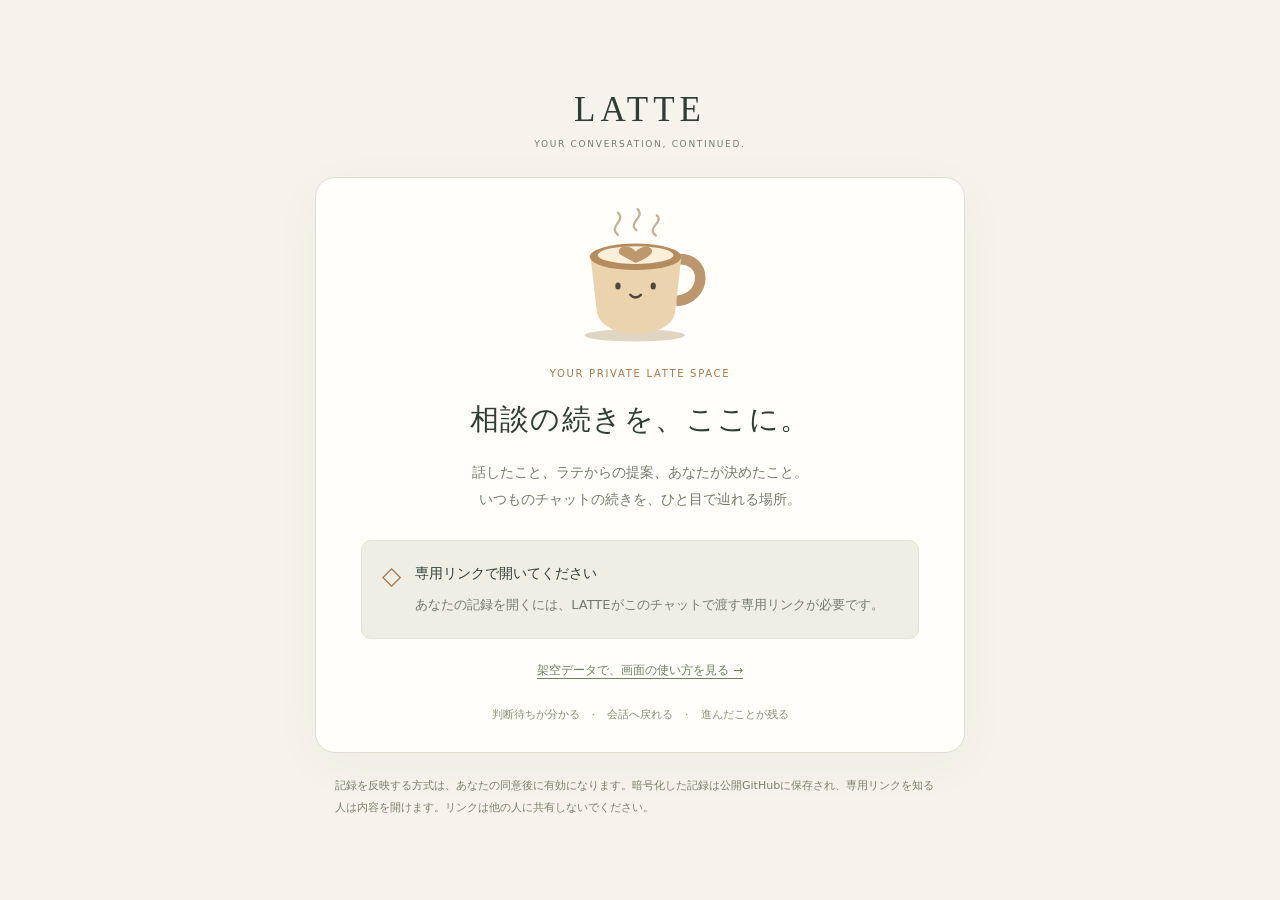
==== dashboard/index.html @ a2dec837 "Build conversation-led LATTE dashboard and consent-gated encrypted updates" ====
<!doctype html>
<html lang="ja">
<head>
  <meta charset="utf-8">
  <meta name="viewport" content="width=device-width, initial-scale=1">
  <meta name="theme-color" content="#f5f3eb">
  <meta name="referrer" content="no-referrer">
  <meta http-equiv="Content-Security-Policy" content="default-src 'self'; script-src 'self'; style-src 'self'; img-src 'self' data:; connect-src 'self'; base-uri 'none'; form-action 'none'; object-src 'none'">
  <title>LATTE — 相談の続きを、ここに。</title>
  <link rel="stylesheet" href="styles.css">
  <script src="app.js" defer></script>
</head>
<body>
  <a class="skip-link" href="#main">本文へ</a>
  <section id="locked-screen" class="locked-screen" aria-labelledby="locked-title">
    <div class="locked-brand">LATTE<span>YOUR CONVERSATION, CONTINUED.</span></div>
    <div class="locked-card">
      <svg class="cup-avatar" viewBox="0 0 180 170" role="img" aria-label="カップの相棒、ラテ"><ellipse cx="84" cy="150" rx="57" ry="7" fill="#ded6c3"/><path d="M130 64c38-5 37 45 1 47" fill="none" stroke="#bc966c" stroke-width="12"/><path d="M34 60h103l-7 62c-3 35-85 35-89 0z" fill="#ead3ad"/><ellipse cx="85" cy="61" rx="52" ry="15" fill="#b58b60"/><ellipse cx="85" cy="59" rx="43" ry="10" fill="#faf0da"/><path d="M67 58c-5-10 12-12 18-3 8-9 22-6 18 2-4 5-13 9-18 11z" fill="#bd986d"/><g fill="#4c493c"><ellipse cx="65" cy="94" rx="3" ry="4"/><ellipse cx="105" cy="94" rx="3" ry="4"/></g><path d="M79 104q6 6 12 0" fill="none" stroke="#4c493c" stroke-width="2.8" stroke-linecap="round"/><g fill="none" stroke="#c3b296" stroke-width="2.5" stroke-linecap="round"><path d="M65 36c-12-9 10-16 0-25"/><path d="M86 31c-11-9 11-15 1-24"/><path d="M108 37c-12-9 10-15 1-23"/></g></svg>
      <p class="eyebrow">YOUR PRIVATE LATTE SPACE</p>
      <h1 id="locked-title">相談の続きを、ここに。</h1>
      <p class="locked-description">話したこと、ラテからの提案、あなたが決めたこと。<br>いつものチャットの続きを、ひと目で辿れる場所。</p>
      <div id="locked-status" class="locked-status" role="status" aria-live="polite"><span class="lock-symbol" aria-hidden="true">◇</span><div><h2 id="locked-status-title">専用リンクで開いてください</h2><p id="locked-status-detail">あなたの記録を開くには、LATTEがこのチャットで渡す専用リンクが必要です。</p></div></div>
      <button id="locked-retry" class="primary-button" hidden>もう一度確認する</button>
      <p class="demo-entry"><a href="?demo=1">架空データで、画面の使い方を見る →</a></p>
      <div class="locked-benefits"><span>判断待ちが分かる</span><span>会話へ戻れる</span><span>進んだことが残る</span></div>
    </div>
    <p class="locked-fine-print">記録を反映する方式は、あなたの同意後に有効になります。暗号化した記録は公開GitHubに保存され、専用リンクを知る人は内容を開けます。リンクは他の人に共有しないでください。</p>
  </section>

  <div id="workspace" class="workspace" hidden>
    <aside class="sidebar" aria-label="メインメニュー">
      <div class="brand"><span class="brand-icon" aria-hidden="true">L<span>•</span></span><span>LATTE<small>YOUR NEXT CHAPTER</small></span></div>
      <p class="sidebar-label">OUR WORKSPACE</p>
      <nav class="navigation" aria-label="ページ">
        <button class="nav-item active" data-view="overview" aria-current="page"><span aria-hidden="true">◌</span><span>今の状況</span></button>
        <button class="nav-item" data-view="conversations"><span aria-hidden="true">≋</span><span>会話の記録</span></button>
        <button class="nav-item" data-view="proposals"><span aria-hidden="true">▤</span><span>提案と準備</span></button>
        <button class="nav-item" data-view="profile"><span aria-hidden="true">♡</span><span>あなたの軸</span></button>
      </nav>
      <div class="sidebar-note"><span aria-hidden="true">✻</span><p>話すのは、いつものチャットで。<br>ここでは、続きが見える。</p></div>
    </aside>
    <div class="content-wrap">
      <aside id="demo-banner" class="demo-banner" aria-label="画面例の表示" hidden><div><strong>架空データの画面例</strong><p>あなたの会話や個人情報は、まだ反映されていません。</p></div><a href="./">自分の記録に戻る →</a></aside>
      <header class="topbar"><span>LATTE / <b id="current-view-title">今の状況</b></span><div class="topbar-actions"><span id="sync-badge" class="sync-badge">記録を読み込みました</span><button id="refresh" class="refresh-button" aria-label="最新の記録に更新する">↻ <span>更新</span></button></div></header>
      <main id="main" tabindex="-1">
        <div id="workspace-notice" class="notice" role="status" aria-live="polite" hidden></div>
        <section class="view" id="view-overview" aria-labelledby="overview-title">
          <div class="page-heading"><div><p class="eyebrow">A LITTLE CLARITY, A LITTLE STEP.</p><h1 id="overview-title">今の状況を、<br>ひと目で。</h1><p>あなたが管理しなくても、話したことが次につながるように。</p></div><span class="heading-flower" aria-hidden="true">✻</span></div>
          <section class="reflection-strip" aria-label="記録の反映状況"><div><span class="status-dot" aria-hidden="true"></span><strong>このチャットから、LATTEが記録を反映</strong><p id="last-updated"></p></div><button class="text-button" id="coverage-link">反映した範囲を見る →</button></section>
          <div class="stats-grid" aria-label="進み具合"><div class="stat-card"><span>方針の判断待ち</span><strong id="stat-decisions">0<small>件</small></strong><p>ラテからの提案</p></div><div class="stat-card"><span>書類の確認待ち</span><strong id="stat-documents">0<small>件</small></strong><p>内容を見てほしいもの</p></div><div class="stat-card"><span>応募の判断待ち</span><strong id="stat-applications">0<small>件</small></strong><p>求人と準備が揃ったもの</p></div></div>
          <div class="overview-grid"><div><section class="surface next-focus"><p class="eyebrow">JUST ONE THING</p><h2>次に、ひとつだけ。</h2><div id="next-focus"></div></section><section class="section-block"><div class="section-heading"><h2>ラテから、こんな提案。</h2><button class="text-button" data-go="proposals">すべて見る →</button></div><div id="overview-proposals" class="card-list"></div></section></div><aside><section class="surface"><p class="eyebrow">WHAT WE DECIDED</p><h2>大切にすることが、見えてきた。</h2><div id="recent-decisions"></div></section><section class="section-block"><div class="section-heading"><h2>最近の動き</h2></div><div id="recent-activities" class="activity-list"></div></section><p class="quiet-note">判断は、いつものチャットで。ここは進み具合と、その理由を確認する場所です。</p></aside></div>
        </section>
        <section class="view" id="view-conversations" aria-labelledby="conversations-title" hidden>
          <div class="page-heading"><div><p class="eyebrow">THE THREAD THAT CONNECTS US.</p><h1 id="conversations-title">会話の記録</h1><p>何を話して、どう考えたか。その続きから話せるように。</p></div></div>
          <section class="surface coverage-panel"><h2>記録している範囲</h2><p id="coverage-description"></p><p id="coverage-meta" class="muted"></p><p class="fine-print">この作業環境のLATTEが反映した記録です。ChatGPT全体の常時取得や、別のチャットの自動取り込みは行いません。要約と原文の抜粋は分けて表示します。</p></section>
          <label class="search-label" for="conversation-search">会話を探す<input id="conversation-search" type="search" placeholder="言葉やテーマで検索" maxlength="200"></label><p id="conversation-count" class="muted" aria-live="polite"></p><div id="conversation-list" class="conversation-list"></div>
        </section>
        <section class="view" id="view-proposals" aria-labelledby="proposals-title" hidden>
          <div class="page-heading"><div><p class="eyebrow">FROM CONVERSATION TO ACTION.</p><h1 id="proposals-title">提案と準備</h1><p>「こうしてみようか」から、準備できたものまで。</p></div></div>
          <div class="filter-row" role="group" aria-label="提案の絞り込み"><button data-filter="all" aria-pressed="true">すべて</button><button data-filter="awaiting_decision" aria-pressed="false">方針の判断待ち</button><button data-filter="preparing" aria-pressed="false">準備中</button><button data-filter="waiting_to_apply" aria-pressed="false">応募の判断待ち</button></div>
          <div id="proposal-list" class="card-list"></div><section class="section-block"><div class="section-heading"><h2>ラテが用意したもの</h2></div><div id="document-list" class="card-list"></div></section>
        </section>
        <section class="view" id="view-profile" aria-labelledby="profile-title" hidden>
          <div class="page-heading"><div><p class="eyebrow">THE THINGS THAT MATTER TO YOU.</p><h1 id="profile-title">あなたの軸</h1><p>何度も説明しなくていいように。決めつけず、分かっていることから。</p></div></div>
          <section class="surface"><div class="section-heading"><h2>仕事選びで大切なこと</h2></div><div id="preference-list" class="preference-list"></div></section><section class="section-block"><div class="section-heading"><h2>覚えていること</h2></div><div id="fact-list" class="fact-list"></div></section><section class="surface connection-panel"><h2>このページとの接続</h2><p>専用リンクの鍵を、このブラウザーに保存しています。記録の内容自体はブラウザーに保存せず、開くたびに復号して表示します。</p><p class="fine-print">接続を解除すると、この端末で記録を開く鍵と現在の表示を消します。公開GitHubに残る過去の暗号化データを削除する操作ではありません。</p><button id="disconnect" class="secondary-button">この端末の接続を解除</button></section>
        </section>
      </main>
      <footer class="page-footer"><b>LATTE</b><span>話したことを、これからにつなぐ。</span><span id="revision"></span></footer>
    </div>
  </div>
</body>
</html>
---- dashboard/styles.css ----
:root{--paper:#f5f3eb;--surface:#fffefa;--sage:#344e40;--light-sage:#e7ecdf;--ink:#303d34;--muted:#747c6d;--line:#dedfd2;--coffee:#a5794e;--warm:#eee4d2;--danger:#914f3d;font-family:"Hiragino Kaku Gothic ProN","Yu Gothic",Meiryo,system-ui,sans-serif;background:var(--paper);color:var(--ink);font-size:14px;font-synthesis:none}*{box-sizing:border-box}body{margin:0}button,input{font:inherit}button{color:inherit;cursor:pointer;border:0;background:none}button:disabled{opacity:.55;cursor:wait}button:focus-visible,a:focus-visible,input:focus-visible,summary:focus-visible{outline:2px solid var(--coffee);outline-offset:4px}a{color:inherit}p,h1,h2,h3{margin:0}p{line-height:1.95}h1,h2,h3{font-weight:600}h1{font-family:Georgia,"Yu Mincho",serif;font-size:35px;line-height:1.7;letter-spacing:.05em}h2{font-size:17px;line-height:1.8}h3{font-size:16px;line-height:1.85}[hidden]{display:none!important}.skip-link{position:fixed;top:-60px;left:15px;z-index:5;background:var(--sage);color:#fff;padding:13px}.skip-link:focus{top:10px}.eyebrow{font-size:10px;letter-spacing:1.7px;color:var(--coffee);font-family:system-ui,sans-serif;margin-bottom:12px}.muted,.fine-print{font-size:12px;color:var(--muted);line-height:1.9}.fine-print{margin-top:12px}.primary-button,.secondary-button{display:inline-flex;justify-content:center;align-items:center;border-radius:8px;padding:12px 18px;line-height:1.8;font-size:13px}.primary-button{background:var(--sage);color:#fffef7}.secondary-button{background:var(--light-sage);color:var(--sage);border:1px solid #cfd7c3}.text-button{font-size:12px;color:var(--sage);padding:6px 0;line-height:1.8;text-align:left}.text-button:hover{text-decoration:underline;text-underline-offset:4px}.locked-screen{max-width:850px;min-height:100vh;margin:auto;padding:40px 24px 32px;display:flex;align-items:center;justify-content:center;flex-direction:column}.locked-brand{font-family:Georgia,serif;font-size:35px;letter-spacing:5px;text-align:center;margin-bottom:28px}.locked-brand span{display:block;font-family:system-ui,sans-serif;font-size:9px;letter-spacing:1.7px;color:var(--muted);margin-top:9px}.locked-card{width:100%;max-width:650px;padding:25px 45px 30px;background:var(--surface);border:1px solid var(--line);border-radius:20px;text-align:center;box-shadow:0 12px 50px #3e51330a}.cup-avatar{width:160px;height:150px;margin-bottom:8px}.locked-card h1{font-size:29px}.locked-description{font-size:14px;color:var(--muted);margin-top:14px}.locked-status{margin:27px 0 20px;padding:20px;text-align:left;background:#efeee5;border:1px solid #e4e2d6;border-radius:10px;display:flex;gap:14px}.locked-status h2{font-size:14px;margin-bottom:6px}.locked-status p{font-size:13px;color:var(--muted)}.lock-symbol{font-size:25px;color:var(--coffee)}.locked-benefits{display:flex;gap:12px;justify-content:center;flex-wrap:wrap;font-size:11px;color:#879078;margin-top:25px}.locked-benefits span:not(:last-child)::after{content:"·";margin-left:12px}.locked-fine-print{font-size:11px;line-height:1.95;color:#7a816f;max-width:610px;margin-top:22px}.workspace{display:flex;min-height:100vh}.sidebar{position:fixed;inset:0 auto 0 0;width:230px;background:#eceedf;border-right:1px solid #dce1d1;padding:36px 22px;display:flex;flex-direction:column}.brand{display:flex;align-items:center;gap:12px;font-family:Georgia,serif;font-size:29px;letter-spacing:3px;font-weight:600}.brand small{display:block;font-family:system-ui,sans-serif;font-size:8px;letter-spacing:1.1px;font-weight:400;margin-top:6px}.brand-icon{background:var(--sage);color:#f4e8d2;border-radius:13px;width:42px;height:43px;font-style:italic;font-size:30px;letter-spacing:-2px;display:flex;align-items:center;justify-content:center}.brand-icon span{font-size:14px;margin-top:12px}.sidebar-label{font-size:9px;letter-spacing:1.8px;color:#8b957d;margin:55px 12px 20px}.navigation{display:flex;flex-direction:column;gap:9px}.nav-item{display:flex;gap:14px;align-items:center;padding:14px 15px;border-radius:8px;text-align:left;font-size:13px;white-space:nowrap;color:#6d7962}.nav-item>span:first-child{font-size:22px;width:22px;text-align:center;font-weight:400;line-height:1}.nav-item:hover{background:#e0e5d5}.nav-item.active{background:var(--sage);color:#fffdf4}.sidebar-note{margin-top:auto;padding:45px 12px 0}.sidebar-note>span{color:#aeb99b;font-size:38px}.sidebar-note p{font-size:12px;line-height:2;color:#7c866f;margin-top:13px}.content-wrap{margin-left:230px;width:calc(100% - 230px);display:flex;flex-direction:column}.topbar{height:75px;padding:0 42px;border-bottom:1px solid var(--line);display:flex;align-items:center;justify-content:space-between;font-size:12px;color:var(--muted);gap:15px}.topbar b{font-weight:400;margin-left:10px;color:var(--ink)}.topbar-actions{display:flex;gap:16px;align-items:center}.sync-badge{font-size:11px;color:#74846b}.refresh-button{border:1px solid #d5dacb;border-radius:7px;padding:6px 10px;font-size:15px}.refresh-button span{font-size:11px;margin-left:3px}main{max-width:1500px;width:100%;padding:43px 42px 30px;margin:0 auto;flex:1;outline:none}.page-heading{display:flex;justify-content:space-between;align-items:center;margin-bottom:29px}.page-heading>div>p:last-child{font-size:13px;color:var(--muted);margin-top:11px}.heading-flower{font-size:95px;color:#d7dfc2;margin-right:20px;line-height:1}.reflection-strip{display:flex;align-items:center;justify-content:space-between;gap:20px;padding:18px 22px;border:1px solid #dce2cf;background:#ecefe3;border-radius:10px;margin-bottom:22px}.reflection-strip strong{font-size:12px;font-weight:500}.reflection-strip p{font-size:11px;color:#7d8870;margin:5px 0 0 14px}.status-dot{display:inline-block;width:6px;height:6px;border-radius:50%;background:#7a9169;margin-right:8px}.reflection-strip .text-button{font-size:11px;white-space:nowrap}.stats-grid{display:grid;grid-template-columns:repeat(3,minmax(0,1fr));gap:17px;margin-bottom:26px}.stat-card{background:var(--surface);border:1px solid var(--line);border-radius:11px;padding:20px 23px}.stat-card>span{font-size:12px;color:#6e7c61}.stat-card>strong{display:block;font-family:Georgia,serif;font-size:39px;font-weight:400;margin:8px 0 4px;line-height:1.3}.stat-card small{font-family:inherit;font-size:12px;margin-left:8px;color:#95a084}.stat-card p{font-size:11px;color:#8b947f}.overview-grid{display:grid;grid-template-columns:minmax(0,1.5fr) minmax(250px,1fr);gap:25px;align-items:start}.surface{border:1px solid var(--line);border-radius:12px;padding:25px;background:var(--surface);box-shadow:0 3px 12px #33462f03;min-width:0}.next-focus{background:#f0e8d9;border-color:#e4d8bf}.next-focus>h2{font-family:Georgia,"Yu Mincho",serif;font-size:22px}.next-focus #next-focus h3{font-size:16px;margin-top:17px}.next-focus #next-focus p{font-size:13px;color:#77765e;margin-top:8px}.next-focus .text-button{margin-top:12px}.section-block{margin-top:29px}.section-heading{display:flex;justify-content:space-between;align-items:center;gap:15px;margin-bottom:17px}.section-heading>h2{font-size:16px}.card-list{display:grid;gap:16px}.proposal-card{border:1px solid var(--line);border-radius:11px;padding:23px;background:var(--surface);min-width:0;overflow-wrap:anywhere}.card-meta{display:flex;align-items:center;gap:8px;flex-wrap:wrap;margin-bottom:12px}.pill{display:inline-flex;padding:4px 9px;border-radius:5px;font-size:11px;line-height:1.7;background:#edefe2;color:#7a876b}.pill.kind{background:#f2eee2;color:#948262}.pill.waiting{background:#f4e7cc;color:#8a744b}.pill.ready{background:#e6eddc;color:#647f4f}.pill.deferred{background:#efeee9;color:#8d8d81}.proposal-summary{font-size:14px;color:#6e7c62;margin-top:10px}.proposal-detail{margin-top:20px;border-top:1px solid #eceee2;padding-top:17px}.proposal-detail h4{font-size:12px;color:#6f805d;margin:0 0 7px;font-weight:500}.proposal-detail p,.proposal-detail li{font-size:13px;color:#7f8c70;line-height:1.95;overflow-wrap:anywhere}.proposal-detail ul{margin:5px 0 15px;padding-left:19px}.proposal-detail>p{margin-bottom:13px}.proposal-footer{border-top:1px solid #eceee2;padding-top:12px;margin-top:18px;display:flex;gap:14px;flex-wrap:wrap}.decision-item{border-top:1px solid #e8ecdf;margin-top:17px;padding-top:16px}.decision-item h3{font-size:14px}.decision-choice{margin-top:7px;color:#657655;font-size:14px}.decision-reason{font-size:12px;color:#8b957b;margin-top:7px}.decision-item .text-button{font-size:11px;margin-top:6px}.activity-list{padding:0 5px}.activity-item{position:relative;padding:0 0 23px 23px;border-left:1px solid #d6deca;margin-left:5px}.activity-item::before{position:absolute;left:-4px;top:7px;content:"";width:7px;height:7px;border-radius:50%;background:#a8b899}.activity-item:last-child{border-color:transparent}.activity-item time{font-size:11px;color:#9ba38c;display:block;margin-bottom:6px}.activity-item p{font-size:13px;color:#728164}.activity-item .text-button{font-size:11px}.quiet-note{font-size:12px;color:#8a947c;margin-top:16px;padding:0 5px}.empty-state{border:1px dashed #d8decc;border-radius:11px;padding:28px 23px;background:#f8f9f1;color:#8c957f;font-size:13px;line-height:2}.empty-state h3{font-size:15px;color:#6d7e5e;margin-bottom:9px}.empty-state p{font-size:13px}.coverage-panel{margin-bottom:24px}.coverage-panel>p{font-size:14px;color:#78856b;margin-top:10px}.coverage-panel .fine-print{font-size:12px;color:#949c86}.coverage-panel .muted{font-size:12px}.search-label{display:flex;flex-direction:column;gap:9px;font-size:12px;color:#748166;max-width:600px;margin:0 0 14px}.search-label input{border:1px solid #d6decb;background:var(--surface);border-radius:8px;padding:13px 15px;color:var(--ink);font-size:14px;width:100%;min-width:0}.search-label input::placeholder{color:#a2aa96}#conversation-count{margin-bottom:20px}.conversation-list{display:grid;gap:17px}.conversation-card{border:1px solid var(--line);border-radius:11px;background:var(--surface);min-width:0;overflow-wrap:anywhere}.conversation-card summary{padding:22px;cursor:pointer;list-style:none;position:relative}.conversation-card summary::-webkit-details-marker{display:none}.conversation-card summary::after{content:"＋";position:absolute;right:22px;top:25px;color:#8a9a78}.conversation-card[open] summary::after{content:"−"}.conversation-card summary h3{padding-right:24px;font-size:16px}.conversation-meta{display:flex;flex-wrap:wrap;gap:7px 13px;font-size:11px;color:#929e82;margin-top:9px}.conversation-content{padding:0 22px 24px}.conversation-content h4{font-size:12px;color:#7d8a6c;margin:17px 0 10px;font-weight:500}.transcript-text{white-space:pre-wrap;font-size:14px;line-height:2;color:#6e7c60;padding:17px;border-radius:8px;background:#f1f3e9;overflow-wrap:anywhere}.transcript-text.user{background:#f3ecde;color:#7c725c}.summary-text{font-size:14px;color:#7c886e;line-height:2;padding:15px 0}.tags{display:flex;gap:6px;flex-wrap:wrap;margin-top:12px}.tag{font-size:11px;color:#8b987d;background:#f0f3e8;border:1px solid #e2e9d8;padding:2px 8px;border-radius:10px}.conversation-card.highlight{outline:2px solid #b5c39f;outline-offset:3px}.filter-row{display:flex;gap:9px;flex-wrap:wrap;margin:0 0 25px}.filter-row button{border:1px solid #d8decc;border-radius:18px;padding:7px 13px;color:#7d8d6d;font-size:12px}.filter-row button[aria-pressed=true]{background:var(--sage);border-color:var(--sage);color:#fffdf3}.document-card{background:var(--surface);border:1px solid var(--line);border-radius:11px;padding:23px;min-width:0}.document-card h3{font-size:16px}.document-body{white-space:pre-wrap;overflow-wrap:anywhere;background:#f2f4ea;color:#708060;font-size:14px;line-height:2;padding:20px;border-radius:8px;margin-top:18px;max-height:450px;overflow:auto}.document-actions{display:flex;align-items:center;gap:18px;flex-wrap:wrap;margin-top:14px}.preference-list{display:grid;grid-template-columns:1fr 1fr;gap:16px 24px}.preference-item{border-top:1px solid #e6ebdc;padding-top:13px}.preference-item dt{font-size:12px;color:#8c997c;margin-bottom:7px}.preference-item dd{font-size:14px;color:#67795a;line-height:1.9;margin:0}.fact-list{display:grid;grid-template-columns:1fr 1fr;gap:18px}.fact-card{padding:23px;background:var(--surface);border:1px solid var(--line);border-radius:11px;min-width:0}.fact-card .card-meta{justify-content:space-between}.fact-card h3{font-size:14px}.fact-card>p{font-size:14px;line-height:2;color:#78866b;white-space:pre-wrap;overflow-wrap:anywhere;margin-top:13px}.fact-card>.fact-source{font-size:11px;color:#9ba58d;margin-top:11px}.connection-panel{margin-top:28px}.connection-panel>p{font-size:13px;color:#7c8a6d;line-height:2;margin-top:13px}.connection-panel .fine-print{font-size:12px;color:#949d87}.connection-panel .secondary-button{margin-top:20px}.notice{padding:15px 19px;border:1px solid #decaac;border-radius:8px;background:#f3eada;font-size:13px;color:#8d7553;line-height:1.9;margin-bottom:22px}.notice.error{background:#f6e9e2;border-color:#e2c5b5;color:var(--danger)}.page-footer{display:flex;gap:15px;align-items:center;padding:22px 0;margin:0 42px;border-top:1px solid var(--line);font-size:11px;color:#a0a78f}.page-footer b{font-family:Georgia,serif;letter-spacing:2px;font-size:14px;font-weight:400}.page-footer>span:last-child{margin-left:auto}.evidence-quote{border-left:2px solid #d8dfc8;padding-left:12px;font-size:13px;color:#879574;line-height:1.9;margin:12px 0 0;white-space:pre-wrap}.screen-reader{position:absolute;width:1px;height:1px;overflow:hidden;clip:rect(0,0,0,0)}
@media(max-width:1150px){.sidebar{width:200px;padding-left:17px;padding-right:17px}.content-wrap{margin-left:200px;width:calc(100% - 200px)}.brand{font-size:25px;gap:10px}.brand small{font-size:7px}.brand-icon{width:38px;height:39px}.topbar{padding:0 28px}main{padding:32px 28px}.overview-grid{grid-template-columns:minmax(0,1.2fr) minmax(240px,1fr);gap:20px}.stat-card{padding:18px}.surface,.proposal-card{padding:22px}.page-footer{margin:0 28px}.heading-flower{font-size:78px;margin-right:0}h1{font-size:30px}.reflection-strip{padding:17px}.reflection-strip .text-button{white-space:normal;text-align:right;max-width:95px}.sync-badge{display:none}}
@media(max-width:950px){.overview-grid{grid-template-columns:1fr}.overview-grid>aside{display:grid;grid-template-columns:1fr 1fr;gap:20px}.overview-grid>aside>.section-block{margin-top:0}.overview-grid>aside>.quiet-note{grid-column:1/-1;margin-top:0}.fact-list{grid-template-columns:1fr}.stat-card>span{font-size:11px}.stat-card p{font-size:11px}.stat-card>strong{font-size:34px}.heading-flower{font-size:70px}.page-heading>div>p:last-child{font-size:12px}.reflection-strip strong{font-size:11px}}
@media(max-width:700px){.workspace{display:block}.sidebar{position:fixed;top:auto;bottom:0;left:0;right:0;width:100%;padding:0;border:0;border-top:1px solid #dce2d1;z-index:3;background:#f9faf3f5;backdrop-filter:blur(12px)}.sidebar .brand,.sidebar-label,.sidebar-note{display:none}.navigation{display:grid;grid-template-columns:repeat(4,minmax(0,1fr));gap:0;padding:7px 7px max(9px,env(safe-area-inset-bottom))}.nav-item{flex-direction:column;justify-content:center;gap:5px;padding:5px 1px;min-width:0;border-radius:8px;font-size:10px;white-space:nowrap}.nav-item>span:first-child{font-size:23px;width:auto}.nav-item.active{background:#e6eddd;color:#405c38}.content-wrap{margin:0;width:100%;padding-bottom:80px}.topbar{height:61px;padding:0 21px;font-size:11px}.topbar b{margin-left:7px}.topbar-actions{gap:9px}.refresh-button{font-size:16px;padding:5px 8px}.refresh-button span{font-size:10px}main{padding:28px 21px 20px}.page-heading{margin-bottom:23px}.eyebrow{font-size:9px;letter-spacing:1.25px;margin-bottom:11px}h1{font-size:27px;line-height:1.7}.page-heading>div>p:last-child{font-size:12px;line-height:1.95;margin-top:10px;max-width:270px}.heading-flower{font-size:60px;align-self:flex-start;margin-top:20px;margin-left:7px}.reflection-strip{padding:15px 16px;gap:12px;align-items:flex-start;flex-direction:column;margin-bottom:17px}.reflection-strip strong{font-size:11px}.reflection-strip p{font-size:11px;margin-left:0}.reflection-strip .text-button{max-width:none;text-align:left;padding:0;font-size:11px}.stats-grid{gap:8px;margin-bottom:21px}.stat-card{padding:15px 11px;border-radius:9px}.stat-card>span{font-size:10px;line-height:1.8;display:block;white-space:nowrap}.stat-card>strong{font-size:31px;margin:10px 0 5px}.stat-card small{font-size:10px;margin-left:5px}.stat-card p{font-size:10px;line-height:1.85}.overview-grid{gap:22px}.surface{padding:22px}.next-focus>h2{font-size:20px}.next-focus #next-focus h3{font-size:15px}.next-focus #next-focus p{font-size:13px}.section-heading{margin-bottom:14px}.section-heading>h2{font-size:15px}.section-heading .text-button{font-size:11px}.proposal-card,.document-card{padding:21px}.proposal-card h3,.document-card h3{font-size:16px}.proposal-summary{font-size:14px}.proposal-detail p,.proposal-detail li{font-size:13px}.pill{font-size:10px;padding:4px 8px}.overview-grid>aside{grid-template-columns:1fr;gap:24px}.overview-grid>aside>.quiet-note{font-size:12px}.activity-list{padding:0 5px}.activity-item p{font-size:13px}.decision-item h3{font-size:14px}.coverage-panel>p{font-size:13px}.coverage-panel .fine-print{font-size:12px}.search-label{font-size:12px}.search-label input{font-size:16px}.conversation-card summary{padding:20px}.conversation-card summary h3{font-size:15px}.conversation-card summary::after{right:17px;top:23px}.conversation-content{padding:0 20px 22px}.transcript-text{padding:15px;font-size:14px}.conversation-meta{font-size:11px;gap:7px 11px}.filter-row{gap:7px;margin-bottom:21px}.filter-row button{font-size:11px;padding:7px 11px}.document-body{padding:17px;font-size:14px;max-height:390px}.preference-list{grid-template-columns:1fr;gap:14px}.fact-card{padding:21px}.fact-card>p{font-size:14px}.connection-panel>p{font-size:13px}.page-footer{margin:0 21px;padding:21px 0;font-size:10px;gap:10px;flex-wrap:wrap}.page-footer>span:last-child{font-size:10px}.locked-screen{padding:30px 21px 28px}.locked-brand{font-size:29px;margin-bottom:23px}.locked-brand span{font-size:8px}.locked-card{padding:20px 23px 26px;border-radius:15px}.cup-avatar{width:140px;height:134px}.locked-card h1{font-size:24px}.locked-description{font-size:13px;line-height:2}.locked-description br{display:none}.locked-status{padding:17px 15px;gap:10px;margin-top:23px}.locked-status h2{font-size:13px}.locked-status p{font-size:12px}.locked-benefits{font-size:10px;gap:8px}.locked-benefits span:not(:last-child)::after{margin-left:8px}.locked-fine-print{font-size:11px;line-height:2}.notice{font-size:12px;padding:14px 16px}}
@media(max-width:360px){main{padding-left:17px;padding-right:17px}.topbar{padding-left:17px;padding-right:17px}.stat-card{padding:13px 8px}.stat-card>span{font-size:9px}.stat-card p{font-size:9px}.heading-flower{font-size:48px}.page-heading h1{font-size:25px}.locked-card{padding-left:19px;padding-right:19px}}
.demo-entry{font-size:12px;color:#6c805d;margin-top:20px}.demo-entry a{text-underline-offset:4px}.demo-banner{display:flex;justify-content:space-between;align-items:center;gap:20px;padding:17px 30px;background:#eee0c3;color:#786340;border-bottom:1px solid #decca9}.demo-banner strong{font-size:13px}.demo-banner p{font-size:12px;line-height:1.8;margin-top:4px}.demo-banner a{font-size:12px;text-underline-offset:4px;white-space:nowrap}@media(max-width:700px){.demo-banner{padding:15px 21px;align-items:flex-start;flex-direction:column;gap:8px}.demo-banner p{font-size:11px}.demo-banner a{font-size:11px}}@media(prefers-reduced-motion:reduce){*,*::before,*::after{scroll-behavior:auto!important;transition:none!important;animation:none!important}}
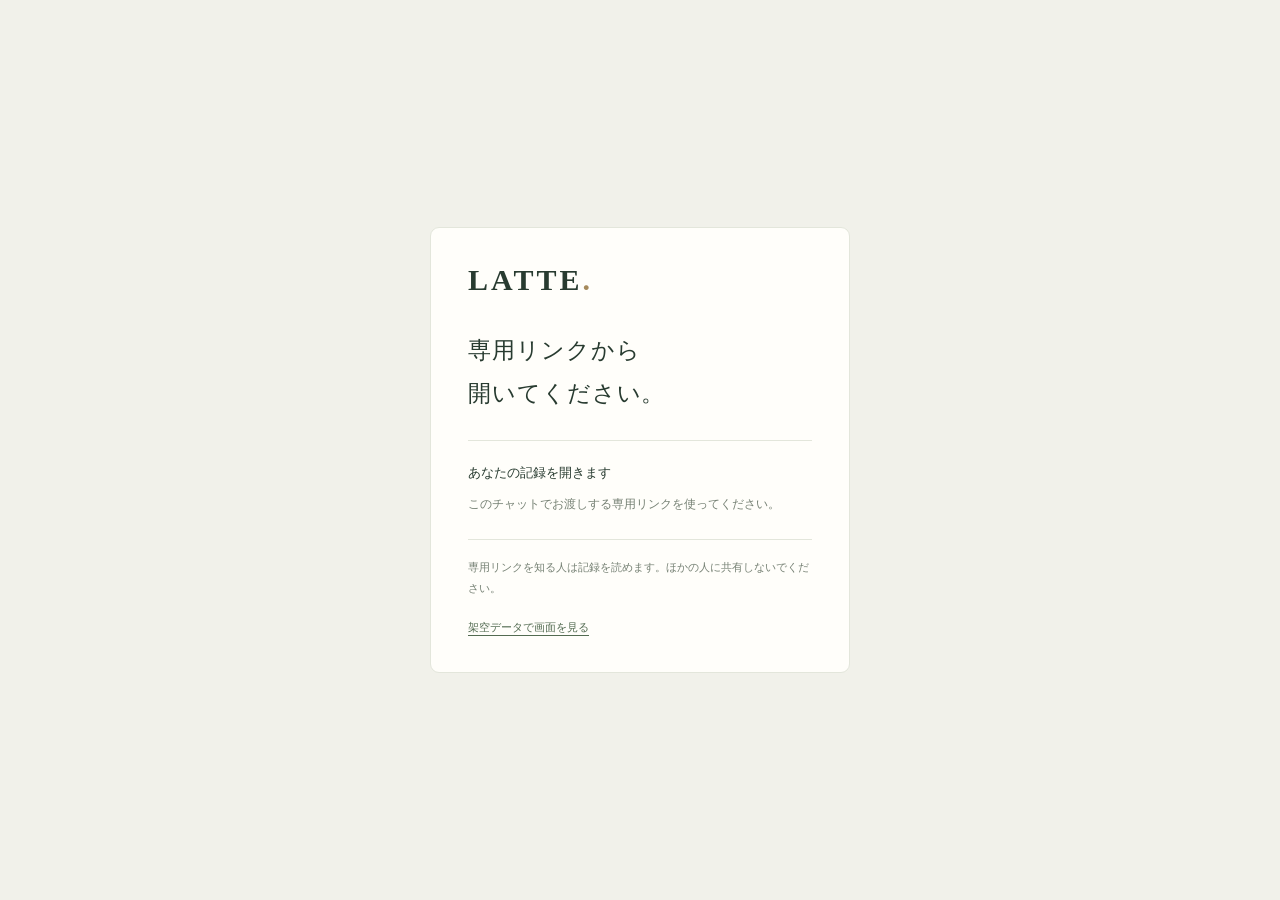
==== commit a8d6e415: "Match owner-approved one-page dashboard and private file archive" ====
--- a/dashboard/index.html
+++ b/dashboard/index.html
@@ -3,70 +3,39 @@
 <head>
   <meta charset="utf-8">
   <meta name="viewport" content="width=device-width, initial-scale=1">
-  <meta name="theme-color" content="#f5f3eb">
+  <meta name="theme-color" content="#f7f6f1">
   <meta name="referrer" content="no-referrer">
   <meta http-equiv="Content-Security-Policy" content="default-src 'self'; script-src 'self'; style-src 'self'; img-src 'self' data:; connect-src 'self'; base-uri 'none'; form-action 'none'; object-src 'none'">
-  <title>LATTE — 相談の続きを、ここに。</title>
+  <title>LATTE</title>
   <link rel="stylesheet" href="styles.css">
   <script src="app.js" defer></script>
 </head>
 <body>
   <a class="skip-link" href="#main">本文へ</a>
   <section id="locked-screen" class="locked-screen" aria-labelledby="locked-title">
-    <div class="locked-brand">LATTE<span>YOUR CONVERSATION, CONTINUED.</span></div>
     <div class="locked-card">
-      <svg class="cup-avatar" viewBox="0 0 180 170" role="img" aria-label="カップの相棒、ラテ"><ellipse cx="84" cy="150" rx="57" ry="7" fill="#ded6c3"/><path d="M130 64c38-5 37 45 1 47" fill="none" stroke="#bc966c" stroke-width="12"/><path d="M34 60h103l-7 62c-3 35-85 35-89 0z" fill="#ead3ad"/><ellipse cx="85" cy="61" rx="52" ry="15" fill="#b58b60"/><ellipse cx="85" cy="59" rx="43" ry="10" fill="#faf0da"/><path d="M67 58c-5-10 12-12 18-3 8-9 22-6 18 2-4 5-13 9-18 11z" fill="#bd986d"/><g fill="#4c493c"><ellipse cx="65" cy="94" rx="3" ry="4"/><ellipse cx="105" cy="94" rx="3" ry="4"/></g><path d="M79 104q6 6 12 0" fill="none" stroke="#4c493c" stroke-width="2.8" stroke-linecap="round"/><g fill="none" stroke="#c3b296" stroke-width="2.5" stroke-linecap="round"><path d="M65 36c-12-9 10-16 0-25"/><path d="M86 31c-11-9 11-15 1-24"/><path d="M108 37c-12-9 10-15 1-23"/></g></svg>
-      <p class="eyebrow">YOUR PRIVATE LATTE SPACE</p>
-      <h1 id="locked-title">相談の続きを、ここに。</h1>
-      <p class="locked-description">話したこと、ラテからの提案、あなたが決めたこと。<br>いつものチャットの続きを、ひと目で辿れる場所。</p>
-      <div id="locked-status" class="locked-status" role="status" aria-live="polite"><span class="lock-symbol" aria-hidden="true">◇</span><div><h2 id="locked-status-title">専用リンクで開いてください</h2><p id="locked-status-detail">あなたの記録を開くには、LATTEがこのチャットで渡す専用リンクが必要です。</p></div></div>
-      <button id="locked-retry" class="primary-button" hidden>もう一度確認する</button>
-      <p class="demo-entry"><a href="?demo=1">架空データで、画面の使い方を見る →</a></p>
-      <div class="locked-benefits"><span>判断待ちが分かる</span><span>会話へ戻れる</span><span>進んだことが残る</span></div>
+      <p class="brand">LATTE<span aria-hidden="true">.</span></p>
+      <h1 id="locked-title">専用リンクから<br>開いてください。</h1>
+      <div class="locked-status" role="status" aria-live="polite"><h2 id="locked-status-title">あなたの記録を開きます</h2><p id="locked-status-detail">このチャットでお渡しする専用リンクを使ってください。</p></div>
+      <button id="locked-retry" class="retry-button" hidden>もう一度確認する</button>
+      <p class="locked-fine-print">専用リンクを知る人は記録を読めます。ほかの人に共有しないでください。</p>
+      <a class="demo-link" href="?demo=1">架空データで画面を見る</a>
     </div>
-    <p class="locked-fine-print">記録を反映する方式は、あなたの同意後に有効になります。暗号化した記録は公開GitHubに保存され、専用リンクを知る人は内容を開けます。リンクは他の人に共有しないでください。</p>
   </section>
-
-  <div id="workspace" class="workspace" hidden>
-    <aside class="sidebar" aria-label="メインメニュー">
-      <div class="brand"><span class="brand-icon" aria-hidden="true">L<span>•</span></span><span>LATTE<small>YOUR NEXT CHAPTER</small></span></div>
-      <p class="sidebar-label">OUR WORKSPACE</p>
-      <nav class="navigation" aria-label="ページ">
-        <button class="nav-item active" data-view="overview" aria-current="page"><span aria-hidden="true">◌</span><span>今の状況</span></button>
-        <button class="nav-item" data-view="conversations"><span aria-hidden="true">≋</span><span>会話の記録</span></button>
-        <button class="nav-item" data-view="proposals"><span aria-hidden="true">▤</span><span>提案と準備</span></button>
-        <button class="nav-item" data-view="profile"><span aria-hidden="true">♡</span><span>あなたの軸</span></button>
-      </nav>
-      <div class="sidebar-note"><span aria-hidden="true">✻</span><p>話すのは、いつものチャットで。<br>ここでは、続きが見える。</p></div>
-    </aside>
-    <div class="content-wrap">
-      <aside id="demo-banner" class="demo-banner" aria-label="画面例の表示" hidden><div><strong>架空データの画面例</strong><p>あなたの会話や個人情報は、まだ反映されていません。</p></div><a href="./">自分の記録に戻る →</a></aside>
-      <header class="topbar"><span>LATTE / <b id="current-view-title">今の状況</b></span><div class="topbar-actions"><span id="sync-badge" class="sync-badge">記録を読み込みました</span><button id="refresh" class="refresh-button" aria-label="最新の記録に更新する">↻ <span>更新</span></button></div></header>
-      <main id="main" tabindex="-1">
-        <div id="workspace-notice" class="notice" role="status" aria-live="polite" hidden></div>
-        <section class="view" id="view-overview" aria-labelledby="overview-title">
-          <div class="page-heading"><div><p class="eyebrow">A LITTLE CLARITY, A LITTLE STEP.</p><h1 id="overview-title">今の状況を、<br>ひと目で。</h1><p>あなたが管理しなくても、話したことが次につながるように。</p></div><span class="heading-flower" aria-hidden="true">✻</span></div>
-          <section class="reflection-strip" aria-label="記録の反映状況"><div><span class="status-dot" aria-hidden="true"></span><strong>このチャットから、LATTEが記録を反映</strong><p id="last-updated"></p></div><button class="text-button" id="coverage-link">反映した範囲を見る →</button></section>
-          <div class="stats-grid" aria-label="進み具合"><div class="stat-card"><span>方針の判断待ち</span><strong id="stat-decisions">0<small>件</small></strong><p>ラテからの提案</p></div><div class="stat-card"><span>書類の確認待ち</span><strong id="stat-documents">0<small>件</small></strong><p>内容を見てほしいもの</p></div><div class="stat-card"><span>応募の判断待ち</span><strong id="stat-applications">0<small>件</small></strong><p>求人と準備が揃ったもの</p></div></div>
-          <div class="overview-grid"><div><section class="surface next-focus"><p class="eyebrow">JUST ONE THING</p><h2>次に、ひとつだけ。</h2><div id="next-focus"></div></section><section class="section-block"><div class="section-heading"><h2>ラテから、こんな提案。</h2><button class="text-button" data-go="proposals">すべて見る →</button></div><div id="overview-proposals" class="card-list"></div></section></div><aside><section class="surface"><p class="eyebrow">WHAT WE DECIDED</p><h2>大切にすることが、見えてきた。</h2><div id="recent-decisions"></div></section><section class="section-block"><div class="section-heading"><h2>最近の動き</h2></div><div id="recent-activities" class="activity-list"></div></section><p class="quiet-note">判断は、いつものチャットで。ここは進み具合と、その理由を確認する場所です。</p></aside></div>
-        </section>
-        <section class="view" id="view-conversations" aria-labelledby="conversations-title" hidden>
-          <div class="page-heading"><div><p class="eyebrow">THE THREAD THAT CONNECTS US.</p><h1 id="conversations-title">会話の記録</h1><p>何を話して、どう考えたか。その続きから話せるように。</p></div></div>
-          <section class="surface coverage-panel"><h2>記録している範囲</h2><p id="coverage-description"></p><p id="coverage-meta" class="muted"></p><p class="fine-print">この作業環境のLATTEが反映した記録です。ChatGPT全体の常時取得や、別のチャットの自動取り込みは行いません。要約と原文の抜粋は分けて表示します。</p></section>
-          <label class="search-label" for="conversation-search">会話を探す<input id="conversation-search" type="search" placeholder="言葉やテーマで検索" maxlength="200"></label><p id="conversation-count" class="muted" aria-live="polite"></p><div id="conversation-list" class="conversation-list"></div>
-        </section>
-        <section class="view" id="view-proposals" aria-labelledby="proposals-title" hidden>
-          <div class="page-heading"><div><p class="eyebrow">FROM CONVERSATION TO ACTION.</p><h1 id="proposals-title">提案と準備</h1><p>「こうしてみようか」から、準備できたものまで。</p></div></div>
-          <div class="filter-row" role="group" aria-label="提案の絞り込み"><button data-filter="all" aria-pressed="true">すべて</button><button data-filter="awaiting_decision" aria-pressed="false">方針の判断待ち</button><button data-filter="preparing" aria-pressed="false">準備中</button><button data-filter="waiting_to_apply" aria-pressed="false">応募の判断待ち</button></div>
-          <div id="proposal-list" class="card-list"></div><section class="section-block"><div class="section-heading"><h2>ラテが用意したもの</h2></div><div id="document-list" class="card-list"></div></section>
-        </section>
-        <section class="view" id="view-profile" aria-labelledby="profile-title" hidden>
-          <div class="page-heading"><div><p class="eyebrow">THE THINGS THAT MATTER TO YOU.</p><h1 id="profile-title">あなたの軸</h1><p>何度も説明しなくていいように。決めつけず、分かっていることから。</p></div></div>
-          <section class="surface"><div class="section-heading"><h2>仕事選びで大切なこと</h2></div><div id="preference-list" class="preference-list"></div></section><section class="section-block"><div class="section-heading"><h2>覚えていること</h2></div><div id="fact-list" class="fact-list"></div></section><section class="surface connection-panel"><h2>このページとの接続</h2><p>専用リンクの鍵を、このブラウザーに保存しています。記録の内容自体はブラウザーに保存せず、開くたびに復号して表示します。</p><p class="fine-print">接続を解除すると、この端末で記録を開く鍵と現在の表示を消します。公開GitHubに残る過去の暗号化データを削除する操作ではありません。</p><button id="disconnect" class="secondary-button">この端末の接続を解除</button></section>
-        </section>
-      </main>
-      <footer class="page-footer"><b>LATTE</b><span>話したことを、これからにつなぐ。</span><span id="revision"></span></footer>
-    </div>
+  <div id="workspace" class="paper" hidden>
+    <aside id="demo-banner" class="demo-banner" hidden><span>架空データの画面例です</span><a href="./">自分の記録に戻る</a></aside>
+    <header class="page-header">
+      <h1 class="brand">LATTE<span aria-hidden="true">.</span></h1>
+      <div class="update-area"><p id="last-updated"></p><button id="refresh" class="refresh-button" aria-label="最新の記録に更新する" title="最新の記録に更新する">↻</button></div>
+    </header>
+    <main id="main" tabindex="-1">
+      <p id="workspace-notice" class="notice" role="status" aria-live="polite" hidden></p>
+      <section id="section-new" class="record-section" aria-labelledby="title-new"><h2 id="title-new">新しい提案</h2><div id="list-new" class="record-list"></div></section>
+      <section id="section-decision" class="record-section" aria-labelledby="title-decision"><h2 id="title-decision">判断待ち</h2><div id="list-decision" class="record-list"></div></section>
+      <section id="section-deferred" class="record-section" aria-labelledby="title-deferred"><h2 id="title-deferred">保留中</h2><div id="list-deferred" class="record-list"></div></section>
+      <section id="section-applied" class="record-section" aria-labelledby="title-applied"><h2 id="title-applied">応募中</h2><div id="list-applied" class="record-list"></div></section>
+    </main>
+    <footer class="page-footer"><button id="disconnect" class="quiet-button">この端末の接続を解除</button></footer>
   </div>
 </body>
 </html>
--- a/dashboard/styles.css
+++ b/dashboard/styles.css
@@ -1,6 +1,93 @@
-:root{--paper:#f5f3eb;--surface:#fffefa;--sage:#344e40;--light-sage:#e7ecdf;--ink:#303d34;--muted:#747c6d;--line:#dedfd2;--coffee:#a5794e;--warm:#eee4d2;--danger:#914f3d;font-family:"Hiragino Kaku Gothic ProN","Yu Gothic",Meiryo,system-ui,sans-serif;background:var(--paper);color:var(--ink);font-size:14px;font-synthesis:none}*{box-sizing:border-box}body{margin:0}button,input{font:inherit}button{color:inherit;cursor:pointer;border:0;background:none}button:disabled{opacity:.55;cursor:wait}button:focus-visible,a:focus-visible,input:focus-visible,summary:focus-visible{outline:2px solid var(--coffee);outline-offset:4px}a{color:inherit}p,h1,h2,h3{margin:0}p{line-height:1.95}h1,h2,h3{font-weight:600}h1{font-family:Georgia,"Yu Mincho",serif;font-size:35px;line-height:1.7;letter-spacing:.05em}h2{font-size:17px;line-height:1.8}h3{font-size:16px;line-height:1.85}[hidden]{display:none!important}.skip-link{position:fixed;top:-60px;left:15px;z-index:5;background:var(--sage);color:#fff;padding:13px}.skip-link:focus{top:10px}.eyebrow{font-size:10px;letter-spacing:1.7px;color:var(--coffee);font-family:system-ui,sans-serif;margin-bottom:12px}.muted,.fine-print{font-size:12px;color:var(--muted);line-height:1.9}.fine-print{margin-top:12px}.primary-button,.secondary-button{display:inline-flex;justify-content:center;align-items:center;border-radius:8px;padding:12px 18px;line-height:1.8;font-size:13px}.primary-button{background:var(--sage);color:#fffef7}.secondary-button{background:var(--light-sage);color:var(--sage);border:1px solid #cfd7c3}.text-button{font-size:12px;color:var(--sage);padding:6px 0;line-height:1.8;text-align:left}.text-button:hover{text-decoration:underline;text-underline-offset:4px}.locked-screen{max-width:850px;min-height:100vh;margin:auto;padding:40px 24px 32px;display:flex;align-items:center;justify-content:center;flex-direction:column}.locked-brand{font-family:Georgia,serif;font-size:35px;letter-spacing:5px;text-align:center;margin-bottom:28px}.locked-brand span{display:block;font-family:system-ui,sans-serif;font-size:9px;letter-spacing:1.7px;color:var(--muted);margin-top:9px}.locked-card{width:100%;max-width:650px;padding:25px 45px 30px;background:var(--surface);border:1px solid var(--line);border-radius:20px;text-align:center;box-shadow:0 12px 50px #3e51330a}.cup-avatar{width:160px;height:150px;margin-bottom:8px}.locked-card h1{font-size:29px}.locked-description{font-size:14px;color:var(--muted);margin-top:14px}.locked-status{margin:27px 0 20px;padding:20px;text-align:left;background:#efeee5;border:1px solid #e4e2d6;border-radius:10px;display:flex;gap:14px}.locked-status h2{font-size:14px;margin-bottom:6px}.locked-status p{font-size:13px;color:var(--muted)}.lock-symbol{font-size:25px;color:var(--coffee)}.locked-benefits{display:flex;gap:12px;justify-content:center;flex-wrap:wrap;font-size:11px;color:#879078;margin-top:25px}.locked-benefits span:not(:last-child)::after{content:"·";margin-left:12px}.locked-fine-print{font-size:11px;line-height:1.95;color:#7a816f;max-width:610px;margin-top:22px}.workspace{display:flex;min-height:100vh}.sidebar{position:fixed;inset:0 auto 0 0;width:230px;background:#eceedf;border-right:1px solid #dce1d1;padding:36px 22px;display:flex;flex-direction:column}.brand{display:flex;align-items:center;gap:12px;font-family:Georgia,serif;font-size:29px;letter-spacing:3px;font-weight:600}.brand small{display:block;font-family:system-ui,sans-serif;font-size:8px;letter-spacing:1.1px;font-weight:400;margin-top:6px}.brand-icon{background:var(--sage);color:#f4e8d2;border-radius:13px;width:42px;height:43px;font-style:italic;font-size:30px;letter-spacing:-2px;display:flex;align-items:center;justify-content:center}.brand-icon span{font-size:14px;margin-top:12px}.sidebar-label{font-size:9px;letter-spacing:1.8px;color:#8b957d;margin:55px 12px 20px}.navigation{display:flex;flex-direction:column;gap:9px}.nav-item{display:flex;gap:14px;align-items:center;padding:14px 15px;border-radius:8px;text-align:left;font-size:13px;white-space:nowrap;color:#6d7962}.nav-item>span:first-child{font-size:22px;width:22px;text-align:center;font-weight:400;line-height:1}.nav-item:hover{background:#e0e5d5}.nav-item.active{background:var(--sage);color:#fffdf4}.sidebar-note{margin-top:auto;padding:45px 12px 0}.sidebar-note>span{color:#aeb99b;font-size:38px}.sidebar-note p{font-size:12px;line-height:2;color:#7c866f;margin-top:13px}.content-wrap{margin-left:230px;width:calc(100% - 230px);display:flex;flex-direction:column}.topbar{height:75px;padding:0 42px;border-bottom:1px solid var(--line);display:flex;align-items:center;justify-content:space-between;font-size:12px;color:var(--muted);gap:15px}.topbar b{font-weight:400;margin-left:10px;color:var(--ink)}.topbar-actions{display:flex;gap:16px;align-items:center}.sync-badge{font-size:11px;color:#74846b}.refresh-button{border:1px solid #d5dacb;border-radius:7px;padding:6px 10px;font-size:15px}.refresh-button span{font-size:11px;margin-left:3px}main{max-width:1500px;width:100%;padding:43px 42px 30px;margin:0 auto;flex:1;outline:none}.page-heading{display:flex;justify-content:space-between;align-items:center;margin-bottom:29px}.page-heading>div>p:last-child{font-size:13px;color:var(--muted);margin-top:11px}.heading-flower{font-size:95px;color:#d7dfc2;margin-right:20px;line-height:1}.reflection-strip{display:flex;align-items:center;justify-content:space-between;gap:20px;padding:18px 22px;border:1px solid #dce2cf;background:#ecefe3;border-radius:10px;margin-bottom:22px}.reflection-strip strong{font-size:12px;font-weight:500}.reflection-strip p{font-size:11px;color:#7d8870;margin:5px 0 0 14px}.status-dot{display:inline-block;width:6px;height:6px;border-radius:50%;background:#7a9169;margin-right:8px}.reflection-strip .text-button{font-size:11px;white-space:nowrap}.stats-grid{display:grid;grid-template-columns:repeat(3,minmax(0,1fr));gap:17px;margin-bottom:26px}.stat-card{background:var(--surface);border:1px solid var(--line);border-radius:11px;padding:20px 23px}.stat-card>span{font-size:12px;color:#6e7c61}.stat-card>strong{display:block;font-family:Georgia,serif;font-size:39px;font-weight:400;margin:8px 0 4px;line-height:1.3}.stat-card small{font-family:inherit;font-size:12px;margin-left:8px;color:#95a084}.stat-card p{font-size:11px;color:#8b947f}.overview-grid{display:grid;grid-template-columns:minmax(0,1.5fr) minmax(250px,1fr);gap:25px;align-items:start}.surface{border:1px solid var(--line);border-radius:12px;padding:25px;background:var(--surface);box-shadow:0 3px 12px #33462f03;min-width:0}.next-focus{background:#f0e8d9;border-color:#e4d8bf}.next-focus>h2{font-family:Georgia,"Yu Mincho",serif;font-size:22px}.next-focus #next-focus h3{font-size:16px;margin-top:17px}.next-focus #next-focus p{font-size:13px;color:#77765e;margin-top:8px}.next-focus .text-button{margin-top:12px}.section-block{margin-top:29px}.section-heading{display:flex;justify-content:space-between;align-items:center;gap:15px;margin-bottom:17px}.section-heading>h2{font-size:16px}.card-list{display:grid;gap:16px}.proposal-card{border:1px solid var(--line);border-radius:11px;padding:23px;background:var(--surface);min-width:0;overflow-wrap:anywhere}.card-meta{display:flex;align-items:center;gap:8px;flex-wrap:wrap;margin-bottom:12px}.pill{display:inline-flex;padding:4px 9px;border-radius:5px;font-size:11px;line-height:1.7;background:#edefe2;color:#7a876b}.pill.kind{background:#f2eee2;color:#948262}.pill.waiting{background:#f4e7cc;color:#8a744b}.pill.ready{background:#e6eddc;color:#647f4f}.pill.deferred{background:#efeee9;color:#8d8d81}.proposal-summary{font-size:14px;color:#6e7c62;margin-top:10px}.proposal-detail{margin-top:20px;border-top:1px solid #eceee2;padding-top:17px}.proposal-detail h4{font-size:12px;color:#6f805d;margin:0 0 7px;font-weight:500}.proposal-detail p,.proposal-detail li{font-size:13px;color:#7f8c70;line-height:1.95;overflow-wrap:anywhere}.proposal-detail ul{margin:5px 0 15px;padding-left:19px}.proposal-detail>p{margin-bottom:13px}.proposal-footer{border-top:1px solid #eceee2;padding-top:12px;margin-top:18px;display:flex;gap:14px;flex-wrap:wrap}.decision-item{border-top:1px solid #e8ecdf;margin-top:17px;padding-top:16px}.decision-item h3{font-size:14px}.decision-choice{margin-top:7px;color:#657655;font-size:14px}.decision-reason{font-size:12px;color:#8b957b;margin-top:7px}.decision-item .text-button{font-size:11px;margin-top:6px}.activity-list{padding:0 5px}.activity-item{position:relative;padding:0 0 23px 23px;border-left:1px solid #d6deca;margin-left:5px}.activity-item::before{position:absolute;left:-4px;top:7px;content:"";width:7px;height:7px;border-radius:50%;background:#a8b899}.activity-item:last-child{border-color:transparent}.activity-item time{font-size:11px;color:#9ba38c;display:block;margin-bottom:6px}.activity-item p{font-size:13px;color:#728164}.activity-item .text-button{font-size:11px}.quiet-note{font-size:12px;color:#8a947c;margin-top:16px;padding:0 5px}.empty-state{border:1px dashed #d8decc;border-radius:11px;padding:28px 23px;background:#f8f9f1;color:#8c957f;font-size:13px;line-height:2}.empty-state h3{font-size:15px;color:#6d7e5e;margin-bottom:9px}.empty-state p{font-size:13px}.coverage-panel{margin-bottom:24px}.coverage-panel>p{font-size:14px;color:#78856b;margin-top:10px}.coverage-panel .fine-print{font-size:12px;color:#949c86}.coverage-panel .muted{font-size:12px}.search-label{display:flex;flex-direction:column;gap:9px;font-size:12px;color:#748166;max-width:600px;margin:0 0 14px}.search-label input{border:1px solid #d6decb;background:var(--surface);border-radius:8px;padding:13px 15px;color:var(--ink);font-size:14px;width:100%;min-width:0}.search-label input::placeholder{color:#a2aa96}#conversation-count{margin-bottom:20px}.conversation-list{display:grid;gap:17px}.conversation-card{border:1px solid var(--line);border-radius:11px;background:var(--surface);min-width:0;overflow-wrap:anywhere}.conversation-card summary{padding:22px;cursor:pointer;list-style:none;position:relative}.conversation-card summary::-webkit-details-marker{display:none}.conversation-card summary::after{content:"＋";position:absolute;right:22px;top:25px;color:#8a9a78}.conversation-card[open] summary::after{content:"−"}.conversation-card summary h3{padding-right:24px;font-size:16px}.conversation-meta{display:flex;flex-wrap:wrap;gap:7px 13px;font-size:11px;color:#929e82;margin-top:9px}.conversation-content{padding:0 22px 24px}.conversation-content h4{font-size:12px;color:#7d8a6c;margin:17px 0 10px;font-weight:500}.transcript-text{white-space:pre-wrap;font-size:14px;line-height:2;color:#6e7c60;padding:17px;border-radius:8px;background:#f1f3e9;overflow-wrap:anywhere}.transcript-text.user{background:#f3ecde;color:#7c725c}.summary-text{font-size:14px;color:#7c886e;line-height:2;padding:15px 0}.tags{display:flex;gap:6px;flex-wrap:wrap;margin-top:12px}.tag{font-size:11px;color:#8b987d;background:#f0f3e8;border:1px solid #e2e9d8;padding:2px 8px;border-radius:10px}.conversation-card.highlight{outline:2px solid #b5c39f;outline-offset:3px}.filter-row{display:flex;gap:9px;flex-wrap:wrap;margin:0 0 25px}.filter-row button{border:1px solid #d8decc;border-radius:18px;padding:7px 13px;color:#7d8d6d;font-size:12px}.filter-row button[aria-pressed=true]{background:var(--sage);border-color:var(--sage);color:#fffdf3}.document-card{background:var(--surface);border:1px solid var(--line);border-radius:11px;padding:23px;min-width:0}.document-card h3{font-size:16px}.document-body{white-space:pre-wrap;overflow-wrap:anywhere;background:#f2f4ea;color:#708060;font-size:14px;line-height:2;padding:20px;border-radius:8px;margin-top:18px;max-height:450px;overflow:auto}.document-actions{display:flex;align-items:center;gap:18px;flex-wrap:wrap;margin-top:14px}.preference-list{display:grid;grid-template-columns:1fr 1fr;gap:16px 24px}.preference-item{border-top:1px solid #e6ebdc;padding-top:13px}.preference-item dt{font-size:12px;color:#8c997c;margin-bottom:7px}.preference-item dd{font-size:14px;color:#67795a;line-height:1.9;margin:0}.fact-list{display:grid;grid-template-columns:1fr 1fr;gap:18px}.fact-card{padding:23px;background:var(--surface);border:1px solid var(--line);border-radius:11px;min-width:0}.fact-card .card-meta{justify-content:space-between}.fact-card h3{font-size:14px}.fact-card>p{font-size:14px;line-height:2;color:#78866b;white-space:pre-wrap;overflow-wrap:anywhere;margin-top:13px}.fact-card>.fact-source{font-size:11px;color:#9ba58d;margin-top:11px}.connection-panel{margin-top:28px}.connection-panel>p{font-size:13px;color:#7c8a6d;line-height:2;margin-top:13px}.connection-panel .fine-print{font-size:12px;color:#949d87}.connection-panel .secondary-button{margin-top:20px}.notice{padding:15px 19px;border:1px solid #decaac;border-radius:8px;background:#f3eada;font-size:13px;color:#8d7553;line-height:1.9;margin-bottom:22px}.notice.error{background:#f6e9e2;border-color:#e2c5b5;color:var(--danger)}.page-footer{display:flex;gap:15px;align-items:center;padding:22px 0;margin:0 42px;border-top:1px solid var(--line);font-size:11px;color:#a0a78f}.page-footer b{font-family:Georgia,serif;letter-spacing:2px;font-size:14px;font-weight:400}.page-footer>span:last-child{margin-left:auto}.evidence-quote{border-left:2px solid #d8dfc8;padding-left:12px;font-size:13px;color:#879574;line-height:1.9;margin:12px 0 0;white-space:pre-wrap}.screen-reader{position:absolute;width:1px;height:1px;overflow:hidden;clip:rect(0,0,0,0)}
-@media(max-width:1150px){.sidebar{width:200px;padding-left:17px;padding-right:17px}.content-wrap{margin-left:200px;width:calc(100% - 200px)}.brand{font-size:25px;gap:10px}.brand small{font-size:7px}.brand-icon{width:38px;height:39px}.topbar{padding:0 28px}main{padding:32px 28px}.overview-grid{grid-template-columns:minmax(0,1.2fr) minmax(240px,1fr);gap:20px}.stat-card{padding:18px}.surface,.proposal-card{padding:22px}.page-footer{margin:0 28px}.heading-flower{font-size:78px;margin-right:0}h1{font-size:30px}.reflection-strip{padding:17px}.reflection-strip .text-button{white-space:normal;text-align:right;max-width:95px}.sync-badge{display:none}}
-@media(max-width:950px){.overview-grid{grid-template-columns:1fr}.overview-grid>aside{display:grid;grid-template-columns:1fr 1fr;gap:20px}.overview-grid>aside>.section-block{margin-top:0}.overview-grid>aside>.quiet-note{grid-column:1/-1;margin-top:0}.fact-list{grid-template-columns:1fr}.stat-card>span{font-size:11px}.stat-card p{font-size:11px}.stat-card>strong{font-size:34px}.heading-flower{font-size:70px}.page-heading>div>p:last-child{font-size:12px}.reflection-strip strong{font-size:11px}}
-@media(max-width:700px){.workspace{display:block}.sidebar{position:fixed;top:auto;bottom:0;left:0;right:0;width:100%;padding:0;border:0;border-top:1px solid #dce2d1;z-index:3;background:#f9faf3f5;backdrop-filter:blur(12px)}.sidebar .brand,.sidebar-label,.sidebar-note{display:none}.navigation{display:grid;grid-template-columns:repeat(4,minmax(0,1fr));gap:0;padding:7px 7px max(9px,env(safe-area-inset-bottom))}.nav-item{flex-direction:column;justify-content:center;gap:5px;padding:5px 1px;min-width:0;border-radius:8px;font-size:10px;white-space:nowrap}.nav-item>span:first-child{font-size:23px;width:auto}.nav-item.active{background:#e6eddd;color:#405c38}.content-wrap{margin:0;width:100%;padding-bottom:80px}.topbar{height:61px;padding:0 21px;font-size:11px}.topbar b{margin-left:7px}.topbar-actions{gap:9px}.refresh-button{font-size:16px;padding:5px 8px}.refresh-button span{font-size:10px}main{padding:28px 21px 20px}.page-heading{margin-bottom:23px}.eyebrow{font-size:9px;letter-spacing:1.25px;margin-bottom:11px}h1{font-size:27px;line-height:1.7}.page-heading>div>p:last-child{font-size:12px;line-height:1.95;margin-top:10px;max-width:270px}.heading-flower{font-size:60px;align-self:flex-start;margin-top:20px;margin-left:7px}.reflection-strip{padding:15px 16px;gap:12px;align-items:flex-start;flex-direction:column;margin-bottom:17px}.reflection-strip strong{font-size:11px}.reflection-strip p{font-size:11px;margin-left:0}.reflection-strip .text-button{max-width:none;text-align:left;padding:0;font-size:11px}.stats-grid{gap:8px;margin-bottom:21px}.stat-card{padding:15px 11px;border-radius:9px}.stat-card>span{font-size:10px;line-height:1.8;display:block;white-space:nowrap}.stat-card>strong{font-size:31px;margin:10px 0 5px}.stat-card small{font-size:10px;margin-left:5px}.stat-card p{font-size:10px;line-height:1.85}.overview-grid{gap:22px}.surface{padding:22px}.next-focus>h2{font-size:20px}.next-focus #next-focus h3{font-size:15px}.next-focus #next-focus p{font-size:13px}.section-heading{margin-bottom:14px}.section-heading>h2{font-size:15px}.section-heading .text-button{font-size:11px}.proposal-card,.document-card{padding:21px}.proposal-card h3,.document-card h3{font-size:16px}.proposal-summary{font-size:14px}.proposal-detail p,.proposal-detail li{font-size:13px}.pill{font-size:10px;padding:4px 8px}.overview-grid>aside{grid-template-columns:1fr;gap:24px}.overview-grid>aside>.quiet-note{font-size:12px}.activity-list{padding:0 5px}.activity-item p{font-size:13px}.decision-item h3{font-size:14px}.coverage-panel>p{font-size:13px}.coverage-panel .fine-print{font-size:12px}.search-label{font-size:12px}.search-label input{font-size:16px}.conversation-card summary{padding:20px}.conversation-card summary h3{font-size:15px}.conversation-card summary::after{right:17px;top:23px}.conversation-content{padding:0 20px 22px}.transcript-text{padding:15px;font-size:14px}.conversation-meta{font-size:11px;gap:7px 11px}.filter-row{gap:7px;margin-bottom:21px}.filter-row button{font-size:11px;padding:7px 11px}.document-body{padding:17px;font-size:14px;max-height:390px}.preference-list{grid-template-columns:1fr;gap:14px}.fact-card{padding:21px}.fact-card>p{font-size:14px}.connection-panel>p{font-size:13px}.page-footer{margin:0 21px;padding:21px 0;font-size:10px;gap:10px;flex-wrap:wrap}.page-footer>span:last-child{font-size:10px}.locked-screen{padding:30px 21px 28px}.locked-brand{font-size:29px;margin-bottom:23px}.locked-brand span{font-size:8px}.locked-card{padding:20px 23px 26px;border-radius:15px}.cup-avatar{width:140px;height:134px}.locked-card h1{font-size:24px}.locked-description{font-size:13px;line-height:2}.locked-description br{display:none}.locked-status{padding:17px 15px;gap:10px;margin-top:23px}.locked-status h2{font-size:13px}.locked-status p{font-size:12px}.locked-benefits{font-size:10px;gap:8px}.locked-benefits span:not(:last-child)::after{margin-left:8px}.locked-fine-print{font-size:11px;line-height:2}.notice{font-size:12px;padding:14px 16px}}
-@media(max-width:360px){main{padding-left:17px;padding-right:17px}.topbar{padding-left:17px;padding-right:17px}.stat-card{padding:13px 8px}.stat-card>span{font-size:9px}.stat-card p{font-size:9px}.heading-flower{font-size:48px}.page-heading h1{font-size:25px}.locked-card{padding-left:19px;padding-right:19px}}
-.demo-entry{font-size:12px;color:#6c805d;margin-top:20px}.demo-entry a{text-underline-offset:4px}.demo-banner{display:flex;justify-content:space-between;align-items:center;gap:20px;padding:17px 30px;background:#eee0c3;color:#786340;border-bottom:1px solid #decca9}.demo-banner strong{font-size:13px}.demo-banner p{font-size:12px;line-height:1.8;margin-top:4px}.demo-banner a{font-size:12px;text-underline-offset:4px;white-space:nowrap}@media(max-width:700px){.demo-banner{padding:15px 21px;align-items:flex-start;flex-direction:column;gap:8px}.demo-banner p{font-size:11px}.demo-banner a{font-size:11px}}@media(prefers-reduced-motion:reduce){*,*::before,*::after{scroll-behavior:auto!important;transition:none!important;animation:none!important}}
+:root {
+  color-scheme: light;
+  --paper: #fffefa;
+  --background: #f1f1ea;
+  --ink: #283b30;
+  --muted: #768174;
+  --line: #e3e6db;
+  --accent: #536b51;
+  font-family: "Hiragino Kaku Gothic ProN", "Yu Gothic", Meiryo, system-ui, sans-serif;
+  color: var(--ink);
+  background: var(--background);
+  font-synthesis: none;
+}
+* { box-sizing: border-box; }
+body { margin: 0; padding: 32px 20px; }
+button, input { font: inherit; }
+button, a { -webkit-tap-highlight-color: transparent; touch-action: manipulation; }
+button { color: inherit; cursor: pointer; }
+button:disabled { cursor: wait; opacity: .45; }
+button:focus-visible, a:focus-visible { outline: 2px solid var(--accent); outline-offset: 4px; }
+a { color: var(--accent); text-underline-offset: 4px; }
+p, h1, h2 { margin: 0; }
+[hidden] { display: none !important; }
+.skip-link { position: fixed; top: -70px; left: 16px; padding: 12px 16px; background: var(--ink); color: white; z-index: 10; }
+.skip-link:focus { top: 12px; }
+.paper { max-width: 980px; margin: 0 auto; padding: 0 44px; border: 1px solid #e0e3d8; background: var(--paper); box-shadow: 0 10px 38px #354b3510; }
+.page-header { display: flex; justify-content: space-between; align-items: center; gap: 20px; min-height: 109px; border-bottom: 1px solid var(--line); }
+.brand { font-family: Georgia, "Times New Roman", serif; font-size: 32px; font-weight: 600; letter-spacing: 3px; line-height: 1; }
+.brand span { color: #a68a5b; }
+.update-area { display: flex; align-items: center; gap: 12px; min-width: 0; }
+#last-updated { color: var(--muted); font-size: 11px; line-height: 1.7; text-align: right; }
+.refresh-button { width: 38px; height: 38px; flex-shrink: 0; border: 1px solid var(--line); border-radius: 50%; background: transparent; font-size: 24px; line-height: 1; padding: 0 0 3px; }
+.refresh-button:hover { background: #f0f3e9; }
+main { outline: none; }
+.record-section { padding: 29px 0 26px; border-bottom: 1px solid var(--line); }
+.record-section h2 { font-size: 17px; font-weight: 600; letter-spacing: .06em; margin-bottom: 16px; line-height: 1.5; }
+.record-section:first-of-type h2::before { content: ""; display: inline-block; width: 6px; height: 6px; background: #a4895c; border-radius: 50%; margin: 0 9px 3px 0; }
+.record-list { display: grid; gap: 11px; }
+.empty-state { color: #8b9385; font-size: 13px; line-height: 1.8; padding: 3px 0 2px; }
+.record-row { display: grid; grid-template-columns: minmax(88px, .7fr) minmax(0, 2fr) minmax(100px, 1fr) auto; gap: 22px; align-items: start; border: 1px solid #e4e7dc; background: #fafbf5; border-radius: 7px; padding: 17px 19px; }
+.record-field { min-width: 0; margin: 0; }
+.record-field dt { font-size: 10px; color: var(--muted); margin-bottom: 7px; line-height: 1.5; }
+.record-field dd { margin: 0; font-size: 14px; line-height: 1.85; overflow-wrap: anywhere; white-space: pre-wrap; }
+.record-description dd { font-weight: 500; }
+.record-status dd { font-size: 13px; color: #506546; }
+.record-link { font-size: 12px; line-height: 1.8; white-space: nowrap; align-self: center; }
+.notice { margin-top: 22px; padding: 12px 15px; border: 1px solid #d9dfcb; border-radius: 6px; background: #f0f4e8; font-size: 12px; line-height: 1.9; color: #61714f; }
+.notice.error { background: #f8eee1; border-color: #e2ccb1; color: #815c36; }
+.page-footer { padding: 20px 0 22px; text-align: right; }
+.quiet-button { border: 0; background: transparent; padding: 6px 0; font-size: 10px; color: #93998b; text-decoration: underline; text-underline-offset: 3px; }
+.demo-banner { display: flex; align-items: center; justify-content: space-between; gap: 12px; padding: 12px 0; border-bottom: 1px solid var(--line); color: #897044; font-size: 11px; line-height: 1.8; }
+.demo-banner a { color: inherit; font-size: 10px; }
+.locked-screen { min-height: calc(100vh - 64px); display: grid; place-items: center; }
+.locked-card { width: min(100%, 420px); padding: 37px; background: var(--paper); border: 1px solid var(--line); border-radius: 9px; }
+.locked-card .brand { font-size: 30px; margin-bottom: 34px; }
+.locked-card h1 { font-size: 23px; font-weight: 500; letter-spacing: .04em; line-height: 1.85; margin-bottom: 25px; }
+.locked-status { border-top: 1px solid var(--line); padding-top: 20px; }
+.locked-status h2 { font-size: 13px; font-weight: 500; line-height: 1.8; }
+.locked-status p, .locked-fine-print { margin-top: 9px; font-size: 12px; line-height: 1.9; color: var(--muted); }
+.locked-fine-print { border-top: 1px solid var(--line); padding-top: 18px; margin-top: 23px; font-size: 11px; }
+.demo-link { display: inline-block; margin-top: 20px; font-size: 11px; }
+.retry-button { margin-top: 16px; padding: 10px 16px; border-radius: 6px; background: #e9efdf; border: 1px solid #d7dfc8; font-size: 12px; }
+@media (max-width: 680px) {
+  body { padding: 0; background: var(--paper); }
+  .paper { padding: 0 20px; border: 0; box-shadow: none; }
+  .page-header { min-height: 91px; gap: 12px; }
+  .brand { font-size: 28px; }
+  .update-area { gap: 8px; }
+  #last-updated { font-size: 10px; max-width: 165px; }
+  .refresh-button { width: 32px; height: 32px; font-size: 21px; }
+  .record-section { padding: 26px 0 23px; }
+  .record-section h2 { font-size: 16px; margin-bottom: 14px; }
+  .record-row { grid-template-columns: minmax(0, 1fr) auto; padding: 15px; gap: 10px 16px; }
+  .record-description { grid-column: 1 / -1; grid-row: 1; }
+  .record-location { grid-column: 1 / -1; grid-row: 2; display: flex; gap: 10px; align-items: baseline; }
+  .record-location dt { margin: 0; flex-shrink: 0; }
+  .record-location dd { font-size: 12px; color: #78836f; }
+  .record-status { grid-column: 1; grid-row: 3; }
+  .record-status dt { position: absolute; width: 1px; height: 1px; overflow: hidden; clip-path: inset(50%); }
+  .record-status dd { font-size: 12px; }
+  .record-description dd { font-size: 14px; line-height: 1.85; }
+  .record-description dt { position: absolute; width: 1px; height: 1px; overflow: hidden; clip-path: inset(50%); }
+  .record-link { grid-column: 2; grid-row: 3; font-size: 11px; }
+  .record-field dt { font-size: 10px; }
+  .empty-state { font-size: 12px; }
+  .page-footer { padding-top: 16px; }
+  .locked-screen { min-height: 100svh; padding: 24px; }
+  .locked-card { padding: 29px; }
+  .locked-card h1 { font-size: 22px; }
+}
+@media (prefers-reduced-motion: reduce) {
+  *, *::before, *::after { scroll-behavior: auto !important; }
+}
